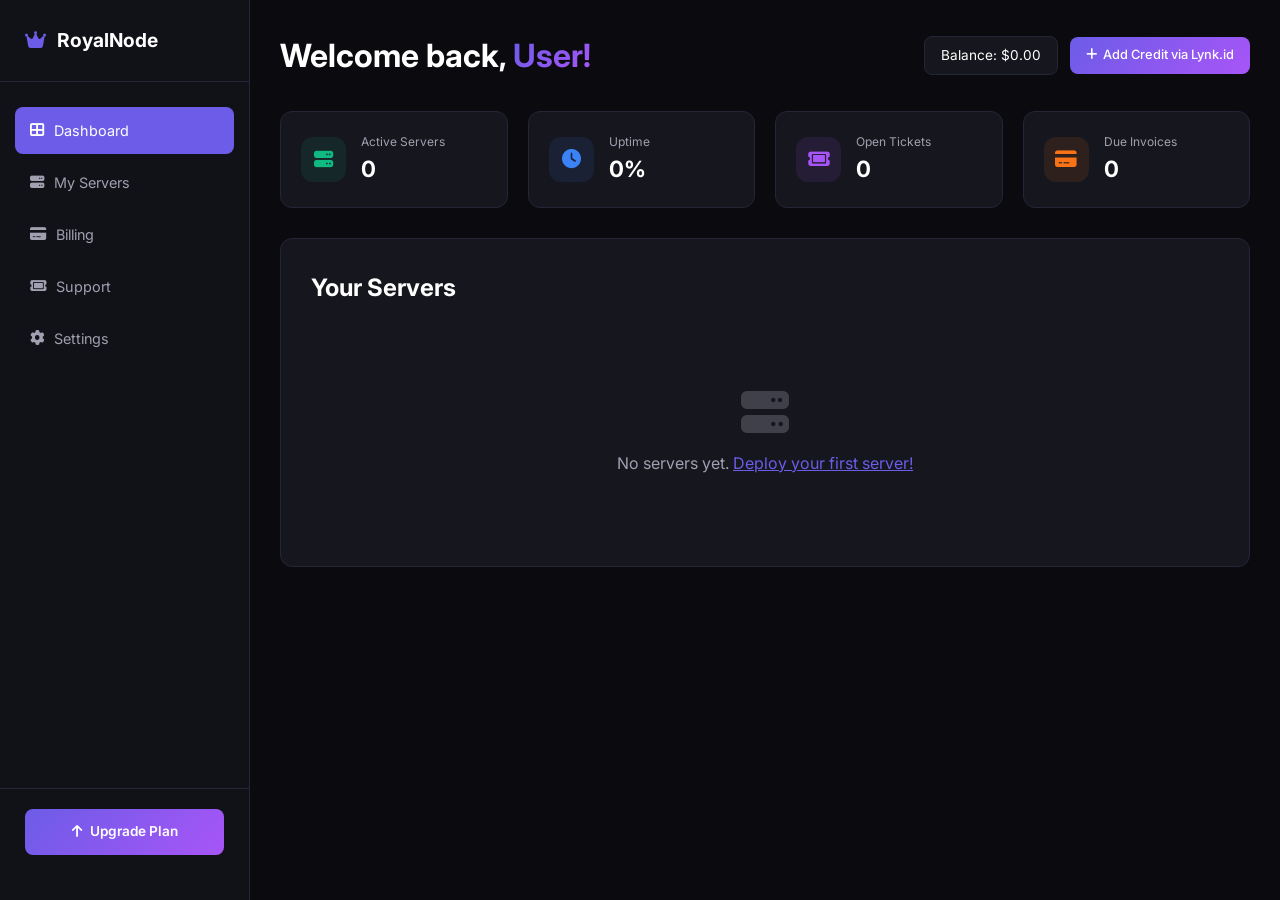
==== dashboard.html @ 6642e0d8 "Add files via upload" ====
<!DOCTYPE html>
<html lang="en">
<head>
    <meta charset="UTF-8">
    <meta name="viewport" content="width=device-width, initial-scale=1.0">
    <title>Dashboard - RoyalNode</title>
    <link rel="stylesheet" href="style.css">
    <link rel="stylesheet" href="dashboard.css">
    <link rel="stylesheet" href="https://cdnjs.cloudflare.com/ajax/libs/font-awesome/6.4.0/css/all.min.css">
    <link href="https://fonts.googleapis.com/css2?family=Inter:wght@300;400;500;600;700;800;900&display=swap" rel="stylesheet">
</head>
<body class="dashboard-body">
    <div class="dashboard-container">
        <aside class="sidebar">
            <div class="sidebar-logo">
                <i class="fas fa-crown"></i>
                <span>RoyalNode</span>
            </div>
            <nav>
                <a href="#" class="active"><i class="fas fa-th-large"></i> Dashboard</a>
                <a href="#"><i class="fas fa-server"></i> My Servers</a>
                <a href="#"><i class="fas fa-credit-card"></i> Billing</a>
                <a href="#"><i class="fas fa-ticket"></i> Support</a>
                <a href="#"><i class="fas fa-cog"></i> Settings</a>
            </nav>
            <div class="sidebar-footer">
                <!-- GANTI LINK INI -->
                <a href="https://lynk.id/USERNAME_ANDA" class="btn-upgrade-sidebar" target="_blank">
                    <i class="fas fa-arrow-up"></i> Upgrade Plan
                </a>
            </div>
        </aside>

        <main class="main-content">
            <header class="dashboard-header">
                <h1>Welcome back, <span class="gradient-text">User!</span></h1>
                <div class="header-actions">
                    <span class="credit">Balance: $0.00</span>
                    <!-- GANTI LINK INI -->
                    <a href="https://lynk.id/USERNAME_ANDA" class="btn-add-credit" target="_blank">
                        <i class="fas fa-plus"></i> Add Credit via Lynk.id
                    </a>
                </div>
            </header>

            <div class="dashboard-cards">
                <div class="dash-card">
                    <div class="card-icon green"><i class="fas fa-server"></i></div>
                    <div class="card-info">
                        <span>Active Servers</span>
                        <h3>0</h3>
                    </div>
                </div>
                <div class="dash-card">
                    <div class="card-icon blue"><i class="fas fa-clock"></i></div>
                    <div class="card-info">
                        <span>Uptime</span>
                        <h3>0%</h3>
                    </div>
                </div>
                <div class="dash-card">
                    <div class="card-icon purple"><i class="fas fa-ticket"></i></div>
                    <div class="card-info">
                        <span>Open Tickets</span>
                        <h3>0</h3>
                    </div>
                </div>
                <div class="dash-card">
                    <div class="card-icon orange"><i class="fas fa-credit-card"></i></div>
                    <div class="card-info">
                        <span>Due Invoices</span>
                        <h3>0</h3>
                    </div>
                </div>
            </div>

            <div class="server-section">
                <h2>Your Servers</h2>
                <div class="no-server">
                    <i class="fas fa-server"></i>
                    <p>No servers yet. <a href="pricing.html">Deploy your first server!</a></p>
                </div>
            </div>
        </main>
    </div>
</body>
</html>
---- style.css ----
/* ========== ROOT VARIABLES ========== */
:root {
    --bg-primary: #0a0a0f;
    --bg-secondary: #111118;
    --bg-card: #16161e;
    --bg-hover: #1c1c28;
    --text-primary: #ffffff;
    --text-secondary: #a0a0b0;
    --accent: #6c5ce7;
    --accent-hover: #7c6cf7;
    --gradient: linear-gradient(135deg, #6c5ce7, #a855f7);
    --border: #252538;
    --green: #10b981;
    --radius: 12px;
    --transition: all 0.3s ease;
}

* {
    margin: 0;
    padding: 0;
    box-sizing: border-box;
}

body {
    font-family: 'Inter', sans-serif;
    background: var(--bg-primary);
    color: var(--text-primary);
    line-height: 1.6;
}

.gradient-text {
    background: var(--gradient);
    -webkit-background-clip: text;
    -webkit-text-fill-color: transparent;
    background-clip: text;
}

/* ========== ANNOUNCEMENT BAR ========== */
.announcement-bar {
    background: var(--gradient);
    text-align: center;
    padding: 10px;
    font-size: 0.85rem;
}

.announcement-bar a {
    color: #fff;
    font-weight: 600;
}

/* ========== NAVBAR ========== */
.navbar {
    position: sticky;
    top: 0;
    z-index: 1000;
    background: rgba(10, 10, 15, 0.95);
    backdrop-filter: blur(20px);
    border-bottom: 1px solid var(--border);
}

.nav-container {
    max-width: 1300px;
    margin: 0 auto;
    padding: 15px 30px;
    display: flex;
    align-items: center;
    justify-content: space-between;
}

.logo {
    display: flex;
    align-items: center;
    gap: 10px;
    font-size: 1.3rem;
    font-weight: 700;
}

.logo i {
    color: var(--accent);
    font-size: 1.5rem;
}

.nav-menu {
    display: flex;
    list-style: none;
    gap: 25px;
}

.nav-menu a {
    color: var(--text-secondary);
    text-decoration: none;
    font-size: 0.9rem;
    font-weight: 500;
    transition: var(--transition);
}

.nav-menu a:hover {
    color: var(--text-primary);
}

.nav-actions {
    display: flex;
    gap: 10px;
}

.btn-login {
    padding: 8px 18px;
    color: var(--text-primary);
    text-decoration: none;
    border-radius: 8px;
    font-size: 0.85rem;
    transition: var(--transition);
}

.btn-login:hover {
    background: var(--bg-hover);
}

.btn-signup {
    padding: 8px 18px;
    background: var(--accent);
    color: #fff;
    text-decoration: none;
    border-radius: 8px;
    font-size: 0.85rem;
    font-weight: 500;
    transition: var(--transition);
}

.btn-signup:hover {
    background: var(--accent-hover);
}

/* ========== HERO ========== */
.hero {
    max-width: 1300px;
    margin: 0 auto;
    padding: 100px 30px 80px;
    display: flex;
    align-items: center;
    gap: 60px;
}

.hero-content {
    flex: 1;
}

.hero-badge {
    display: inline-flex;
    align-items: center;
    gap: 8px;
    background: rgba(16, 185, 129, 0.1);
    border: 1px solid rgba(16, 185, 129, 0.2);
    color: var(--green);
    padding: 8px 16px;
    border-radius: 50px;
    font-size: 0.8rem;
    margin-bottom: 20px;
}

.pulse {
    width: 8px;
    height: 8px;
    background: var(--green);
    border-radius: 50%;
    animation: pulse 2s infinite;
}

@keyframes pulse {
    0%, 100% { opacity: 1; }
    50% { opacity: 0.3; }
}

.hero h1 {
    font-size: 3rem;
    font-weight: 800;
    line-height: 1.2;
    margin-bottom: 20px;
}

.hero p {
    font-size: 1.05rem;
    color: var(--text-secondary);
    margin-bottom: 30px;
    max-width: 500px;
}

.hero-buttons {
    display: flex;
    gap: 12px;
    margin-bottom: 40px;
}

.btn-primary {
    padding: 14px 28px;
    background: var(--gradient);
    color: #fff;
    text-decoration: none;
    border-radius: var(--radius);
    font-weight: 600;
    transition: var(--transition);
    display: inline-flex;
    align-items: center;
    gap: 8px;
}

.btn-primary:hover {
    transform: translateY(-2px);
    box-shadow: 0 10px 30px rgba(108, 92, 231, 0.3);
}

.btn-secondary {
    padding: 14px 28px;
    background: transparent;
    color: var(--text-primary);
    text-decoration: none;
    border-radius: var(--radius);
    font-weight: 600;
    border: 1px solid var(--border);
    transition: var(--transition);
}

.hero-trust {
    display: flex;
    gap: 25px;
}

.trust-item {
    display: flex;
    align-items: center;
    gap: 6px;
    color: var(--text-secondary);
    font-size: 0.85rem;
}

.trust-item i {
    color: var(--green);
}

.hero-server {
    flex: 0.7;
}

.server-box {
    background: var(--bg-card);
    border: 1px solid var(--border);
    border-radius: 16px;
    padding: 25px;
    text-align: center;
}

.server-rack {
    display: flex;
    justify-content: center;
    gap: 5px;
    margin-bottom: 15px;
}

.rack-light {
    width: 6px;
    height: 6px;
    border-radius: 50%;
}

.rack-light.green { background: var(--green); }
.rack-light.blue { background: #3b82f6; }

.server-status {
    color: var(--green);
    font-size: 0.8rem;
}

/* ========== LOCATIONS ========== */
.locations {
    padding: 80px 30px;
    max-width: 1300px;
    margin: 0 auto;
    text-align: center;
}

.locations h2 {
    font-size: 2.2rem;
    margin-bottom: 10px;
}

.locations > p {
    color: var(--text-secondary);
    margin-bottom: 40px;
}

.location-grid {
    display: grid;
    grid-template-columns: repeat(4, 1fr);
    gap: 20px;
}

.location-card {
    background: var(--bg-card);
    border: 1px solid var(--border);
    border-radius: var(--radius);
    padding: 25px;
    transition: var(--transition);
}

.location-card:hover {
    border-color: var(--accent);
    transform: translateY(-4px);
}

.location-flag {
    font-size: 2.5rem;
    margin-bottom: 10px;
}

.location-card h3 {
    margin-bottom: 5px;
}

.location-card p {
    color: var(--text-secondary);
    font-size: 0.85rem;
}

.latency {
    display: inline-block;
    background: rgba(16, 185, 129, 0.1);
    color: var(--green);
    padding: 4px 10px;
    border-radius: 50px;
    font-size: 0.8rem;
    margin: 10px 0;
}

.btn-deploy {
    display: block;
    padding: 10px;
    background: var(--gradient);
    color: #fff;
    text-decoration: none;
    border-radius: 8px;
    font-size: 0.85rem;
    font-weight: 500;
}

/* ========== FEATURES ========== */
.features {
    padding: 80px 30px;
    max-width: 1300px;
    margin: 0 auto;
    text-align: center;
}

.features h2 {
    font-size: 2.2rem;
    margin-bottom: 40px;
}

.features-grid {
    display: grid;
    grid-template-columns: repeat(4, 1fr);
    gap: 20px;
}

.feature-card {
    background: var(--bg-card);
    border: 1px solid var(--border);
    border-radius: var(--radius);
    padding: 30px 20px;
    transition: var(--transition);
}

.feature-card:hover {
    border-color: var(--accent);
}

.feature-icon {
    width: 50px;
    height: 50px;
    background: var(--gradient);
    border-radius: 12px;
    display: flex;
    align-items: center;
    justify-content: center;
    margin: 0 auto 15px;
    font-size: 1.2rem;
}

.feature-card h3 {
    margin-bottom: 8px;
    font-size: 1rem;
}

.feature-card p {
    color: var(--text-secondary);
    font-size: 0.85rem;
}

/* ========== PRICING PREVIEW ========== */
.pricing-preview {
    padding: 80px 30px;
    max-width: 1300px;
    margin: 0 auto;
    text-align: center;
}

.pricing-preview h2 {
    font-size: 2.2rem;
    margin-bottom: 40px;
}

.pricing-cards {
    display: grid;
    grid-template-columns: repeat(3, 1fr);
    gap: 25px;
}

.pricing-card {
    background: var(--bg-card);
    border: 1px solid var(--border);
    border-radius: var(--radius);
    padding: 35px 25px;
    text-align: left;
    position: relative;
    transition: var(--transition);
}

.pricing-card.popular {
    border-color: var(--accent);
    border-width: 2px;
}

.popular-badge {
    position: absolute;
    top: -12px;
    left: 50%;
    transform: translateX(-50%);
    background: var(--gradient);
    padding: 5px 18px;
    border-radius: 50px;
    font-size: 0.75rem;
    font-weight: 600;
}

.price {
    font-size: 2.2rem;
    font-weight: 800;
    margin: 15px 0;
}

.price span {
    font-size: 0.8rem;
    font-weight: 400;
    color: var(--text-secondary);
}

.pricing-card ul {
    list-style: none;
    margin-bottom: 20px;
}

.pricing-card ul li {
    padding: 7px 0;
    color: var(--text-secondary);
    font-size: 0.9rem;
}

.pricing-card ul li i {
    color: var(--green);
    margin-right: 6px;
}

.btn-order {
    display: block;
    text-align: center;
    padding: 12px;
    background: var(--gradient);
    color: #fff;
    text-decoration: none;
    border-radius: 8px;
    font-weight: 600;
    transition: var(--transition);
}

.btn-order:hover {
    transform: translateY(-2px);
    box-shadow: 0 8px 25px rgba(108, 92, 231, 0.3);
}

/* ========== FOOTER ========== */
footer {
    border-top: 1px solid var(--border);
    padding: 50px 30px 25px;
}

.footer-content {
    max-width: 1300px;
    margin: 0 auto;
    display: grid;
    grid-template-columns: 2fr 1fr 1fr;
    gap: 40px;
}

.footer-col h4 {
    margin-bottom: 12px;
}

.footer-col p, .footer-col a {
    color: var(--text-secondary);
    display: block;
    margin-bottom: 6px;
    text-decoration: none;
    font-size: 0.85rem;
}

.footer-col a:hover {
    color: var(--text-primary);
}

.footer-bottom {
    max-width: 1300px;
    margin: 30px auto 0;
    padding-top: 20px;
    border-top: 1px solid var(--border);
    text-align: center;
    color: var(--text-secondary);
    font-size: 0.8rem;
}

/* ========== RESPONSIVE ========== */
@media (max-width: 1024px) {
    .hero {
        flex-direction: column;
        text-align: center;
    }
    .hero-trust {
        justify-content: center;
    }
    .location-grid, .features-grid {
        grid-template-columns: repeat(2, 1fr);
    }
    .pricing-cards {
        grid-template-columns: 1fr;
        max-width: 450px;
        margin: 0 auto;
    }
    .nav-menu {
        display: none;
    }
}

@media (max-width: 768px) {
    .hero h1 {
        font-size: 2rem;
    }
    .location-grid, .features-grid {
        grid-template-columns: 1fr;
    }
    .footer-content {
        grid-template-columns: 1fr;
    }
}
---- dashboard.css ----
.dashboard-body {
    background: var(--bg-primary);
    font-family: 'Inter', sans-serif;
}

.dashboard-container {
    display: flex;
    min-height: 100vh;
}

/* Sidebar */
.sidebar {
    width: 250px;
    background: var(--bg-secondary);
    border-right: 1px solid var(--border);
    padding: 25px 0;
    display: flex;
    flex-direction: column;
    position: fixed;
    height: 100vh;
}

.sidebar-logo {
    display: flex;
    align-items: center;
    gap: 10px;
    padding: 0 25px 25px;
    font-size: 1.2rem;
    font-weight: 700;
    border-bottom: 1px solid var(--border);
    margin-bottom: 25px;
}

.sidebar-logo i {
    color: var(--accent);
}

.sidebar nav {
    flex: 1;
    padding: 0 15px;
}

.sidebar nav a {
    display: flex;
    align-items: center;
    gap: 10px;
    padding: 12px 15px;
    color: var(--text-secondary);
    text-decoration: none;
    border-radius: 8px;
    margin-bottom: 5px;
    font-size: 0.9rem;
    transition: var(--transition);
}

.sidebar nav a:hover {
    background: var(--bg-card);
    color: var(--text-primary);
}

.sidebar nav a.active {
    background: var(--accent);
    color: #fff;
}

.sidebar-footer {
    padding: 20px 25px;
    border-top: 1px solid var(--border);
}

.btn-upgrade-sidebar {
    display: flex;
    align-items: center;
    justify-content: center;
    gap: 8px;
    padding: 12px;
    background: var(--gradient);
    color: #fff;
    text-decoration: none;
    border-radius: 8px;
    font-weight: 600;
    font-size: 0.85rem;
    transition: var(--transition);
}

.btn-upgrade-sidebar:hover {
    transform: scale(1.02);
}

/* Main */
.main-content {
    margin-left: 250px;
    flex: 1;
    padding: 30px;
}

.dashboard-header {
    display: flex;
    justify-content: space-between;
    align-items: center;
    margin-bottom: 30px;
}

.header-actions {
    display: flex;
    align-items: center;
    gap: 12px;
}

.credit {
    background: var(--bg-card);
    padding: 8px 16px;
    border-radius: 8px;
    border: 1px solid var(--border);
    font-size: 0.85rem;
}

.btn-add-credit {
    display: flex;
    align-items: center;
    gap: 6px;
    padding: 8px 16px;
    background: var(--gradient);
    color: #fff;
    text-decoration: none;
    border-radius: 8px;
    font-size: 0.8rem;
    font-weight: 500;
}

.dashboard-cards {
    display: grid;
    grid-template-columns: repeat(4, 1fr);
    gap: 20px;
    margin-bottom: 30px;
}

.dash-card {
    background: var(--bg-card);
    border: 1px solid var(--border);
    border-radius: var(--radius);
    padding: 20px;
    display: flex;
    align-items: center;
    gap: 15px;
}

.card-icon {
    width: 45px;
    height: 45px;
    border-radius: 12px;
    display: flex;
    align-items: center;
    justify-content: center;
    font-size: 1.2rem;
}

.card-icon.green { background: rgba(16,185,129,0.1); color: var(--green); }
.card-icon.blue { background: rgba(59,130,246,0.1); color: #3b82f6; }
.card-icon.purple { background: rgba(168,85,247,0.1); color: #a855f7; }
.card-icon.orange { background: rgba(249,115,22,0.1); color: #f97316; }

.card-info span {
    font-size: 0.75rem;
    color: var(--text-secondary);
    display: block;
}

.card-info h3 {
    font-size: 1.4rem;
}

.server-section {
    background: var(--bg-card);
    border: 1px solid var(--border);
    border-radius: var(--radius);
    padding: 30px;
}

.server-section h2 {
    margin-bottom: 20px;
}

.no-server {
    text-align: center;
    padding: 60px 0;
    color: var(--text-secondary);
}

.no-server i {
    font-size: 3rem;
    margin-bottom: 15px;
    opacity: 0.3;
}

.no-server a {
    color: var(--accent);
}

@media (max-width: 1024px) {
    .dashboard-cards {
        grid-template-columns: repeat(2, 1fr);
    }
}

@media (max-width: 768px) {
    .sidebar {
        display: none;
    }
    .main-content {
        margin-left: 0;
    }
    .dashboard-cards {
        grid-template-columns: 1fr;
    }
}
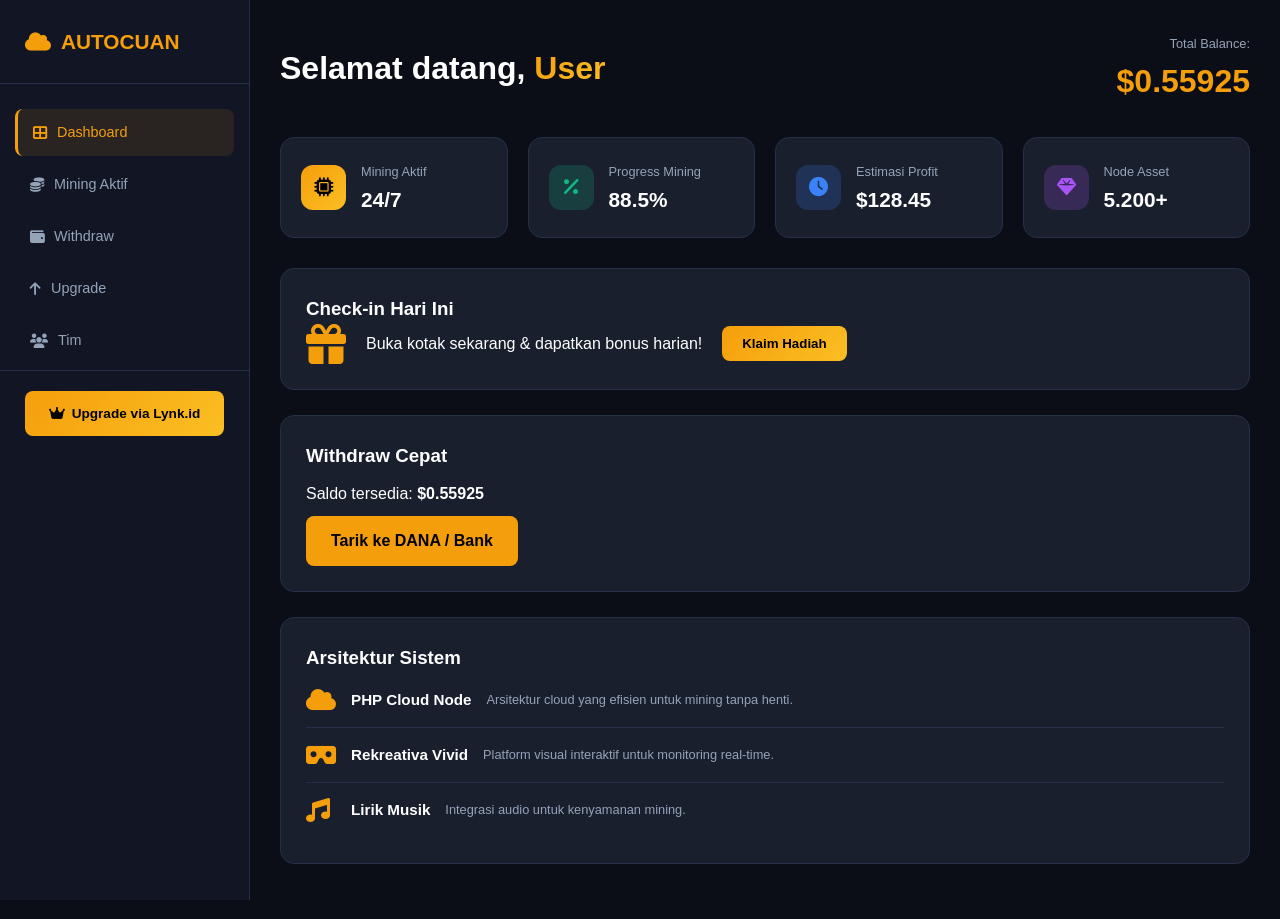
==== commit f52feaec: "Add files via upload" ====
--- a/dashboard.html
+++ b/dashboard.html
@@ -1,87 +1,119 @@
 <!DOCTYPE html>
-<html lang="en">
+<html lang="id">
 <head>
     <meta charset="UTF-8">
     <meta name="viewport" content="width=device-width, initial-scale=1.0">
-    <title>Dashboard - RoyalNode</title>
+    <title>Dashboard - AUTOCUAN</title>
     <link rel="stylesheet" href="style.css">
     <link rel="stylesheet" href="dashboard.css">
     <link rel="stylesheet" href="https://cdnjs.cloudflare.com/ajax/libs/font-awesome/6.4.0/css/all.min.css">
-    <link href="https://fonts.googleapis.com/css2?family=Inter:wght@300;400;500;600;700;800;900&display=swap" rel="stylesheet">
 </head>
-<body class="dashboard-body">
+<body>
     <div class="dashboard-container">
         <aside class="sidebar">
             <div class="sidebar-logo">
-                <i class="fas fa-crown"></i>
-                <span>RoyalNode</span>
+                <i class="fas fa-cloud"></i>
+                <span>AUTOCUAN</span>
             </div>
             <nav>
                 <a href="#" class="active"><i class="fas fa-th-large"></i> Dashboard</a>
-                <a href="#"><i class="fas fa-server"></i> My Servers</a>
-                <a href="#"><i class="fas fa-credit-card"></i> Billing</a>
-                <a href="#"><i class="fas fa-ticket"></i> Support</a>
-                <a href="#"><i class="fas fa-cog"></i> Settings</a>
+                <a href="#"><i class="fas fa-coins"></i> Mining Aktif</a>
+                <a href="withdraw.html"><i class="fas fa-wallet"></i> Withdraw</a>
+                <a href="upgrade.html"><i class="fas fa-arrow-up"></i> Upgrade</a>
+                <a href="#"><i class="fas fa-users"></i> Tim</a>
             </nav>
             <div class="sidebar-footer">
-                <!-- GANTI LINK INI -->
                 <a href="https://lynk.id/USERNAME_ANDA" class="btn-upgrade-sidebar" target="_blank">
-                    <i class="fas fa-arrow-up"></i> Upgrade Plan
+                    <i class="fas fa-crown"></i> Upgrade via Lynk.id
                 </a>
             </div>
         </aside>
 
         <main class="main-content">
             <header class="dashboard-header">
-                <h1>Welcome back, <span class="gradient-text">User!</span></h1>
-                <div class="header-actions">
-                    <span class="credit">Balance: $0.00</span>
-                    <!-- GANTI LINK INI -->
-                    <a href="https://lynk.id/USERNAME_ANDA" class="btn-add-credit" target="_blank">
-                        <i class="fas fa-plus"></i> Add Credit via Lynk.id
-                    </a>
+                <h1>Selamat datang, <span class="gradient-text" id="userName">User</span></h1>
+                <div class="balance-display">
+                    <span>Total Balance:</span>
+                    <h2>$0.55925</h2>
                 </div>
             </header>
 
             <div class="dashboard-cards">
                 <div class="dash-card">
-                    <div class="card-icon green"><i class="fas fa-server"></i></div>
+                    <div class="card-icon gold"><i class="fas fa-microchip"></i></div>
                     <div class="card-info">
-                        <span>Active Servers</span>
-                        <h3>0</h3>
+                        <span>Mining Aktif</span>
+                        <h3>24/7</h3>
+                    </div>
+                </div>
+                <div class="dash-card">
+                    <div class="card-icon green"><i class="fas fa-percent"></i></div>
+                    <div class="card-info">
+                        <span>Progress Mining</span>
+                        <h3>88.5%</h3>
                     </div>
                 </div>
                 <div class="dash-card">
                     <div class="card-icon blue"><i class="fas fa-clock"></i></div>
                     <div class="card-info">
-                        <span>Uptime</span>
-                        <h3>0%</h3>
+                        <span>Estimasi Profit</span>
+                        <h3>$128.45</h3>
                     </div>
                 </div>
                 <div class="dash-card">
-                    <div class="card-icon purple"><i class="fas fa-ticket"></i></div>
+                    <div class="card-icon purple"><i class="fas fa-gem"></i></div>
                     <div class="card-info">
-                        <span>Open Tickets</span>
-                        <h3>0</h3>
-                    </div>
-                </div>
-                <div class="dash-card">
-                    <div class="card-icon orange"><i class="fas fa-credit-card"></i></div>
-                    <div class="card-info">
-                        <span>Due Invoices</span>
-                        <h3>0</h3>
+                        <span>Node Asset</span>
+                        <h3>5.200+</h3>
                     </div>
                 </div>
             </div>
 
-            <div class="server-section">
-                <h2>Your Servers</h2>
-                <div class="no-server">
-                    <i class="fas fa-server"></i>
-                    <p>No servers yet. <a href="pricing.html">Deploy your first server!</a></p>
+            <!-- Check-in Harian -->
+            <div class="checkin-section">
+                <h3>Check-in Hari Ini</h3>
+                <div class="checkin-box">
+                    <i class="fas fa-gift"></i>
+                    <p>Buka kotak sekarang & dapatkan bonus harian!</p>
+                    <button onclick="alert('Bonus diklaim! +$0.05')">Klaim Hadiah</button>
+                </div>
+            </div>
+
+            <!-- Withdraw Preview -->
+            <div class="withdraw-preview">
+                <h3>Withdraw Cepat</h3>
+                <p>Saldo tersedia: <strong>$0.55925</strong></p>
+                <a href="withdraw.html" class="btn-withdraw">Tarik ke DANA / Bank</a>
+            </div>
+
+            <!-- Arsitektur Sistem dari dashboard -->
+            <div class="arsitektur-box">
+                <h3>Arsitektur Sistem</h3>
+                <div class="arsitektur-item">
+                    <i class="fas fa-cloud"></i>
+                    <h4>PHP Cloud Node</h4>
+                    <p>Arsitektur cloud yang efisien untuk mining tanpa henti.</p>
+                </div>
+                <div class="arsitektur-item">
+                    <i class="fas fa-vr-cardboard"></i>
+                    <h4>Rekreativa Vivid</h4>
+                    <p>Platform visual interaktif untuk monitoring real-time.</p>
+                </div>
+                <div class="arsitektur-item">
+                    <i class="fas fa-music"></i>
+                    <h4>Lirik Musik</h4>
+                    <p>Integrasi audio untuk kenyamanan mining.</p>
                 </div>
             </div>
         </main>
     </div>
+
+    <script>
+        // Ambil user dari localStorage (simulasi)
+        const savedUser = localStorage.getItem('autocuan_user');
+        if (savedUser) {
+            document.getElementById('userName').textContent = savedUser;
+        }
+    </script>
 </body>
 </html>
--- a/style.css
+++ b/style.css
@@ -1,17 +1,15 @@
-/* ========== ROOT VARIABLES ========== */
 :root {
-    --bg-primary: #0a0a0f;
-    --bg-secondary: #111118;
-    --bg-card: #16161e;
-    --bg-hover: #1c1c28;
+    --bg-primary: #0b0e17;
+    --bg-secondary: #121624;
+    --bg-card: #1a1f2e;
+    --accent: #f59e0b; /* Emas/Amber */
+    --accent-hover: #d97706;
+    --gradient: linear-gradient(135deg, #f59e0b, #fbbf24);
     --text-primary: #ffffff;
-    --text-secondary: #a0a0b0;
-    --accent: #6c5ce7;
-    --accent-hover: #7c6cf7;
-    --gradient: linear-gradient(135deg, #6c5ce7, #a855f7);
-    --border: #252538;
+    --text-secondary: #94a3b8;
+    --border: #253048;
     --green: #10b981;
-    --radius: 12px;
+    --radius: 14px;
     --transition: all 0.3s ease;
 }
 
@@ -35,527 +33,181 @@
     background-clip: text;
 }
 
-/* ========== ANNOUNCEMENT BAR ========== */
-.announcement-bar {
-    background: var(--gradient);
-    text-align: center;
-    padding: 10px;
-    font-size: 0.85rem;
-}
-
-.announcement-bar a {
-    color: #fff;
-    font-weight: 600;
-}
-
-/* ========== NAVBAR ========== */
+/* Navbar sama seperti sebelumnya, disesuaikan tema */
 .navbar {
-    position: sticky;
-    top: 0;
-    z-index: 1000;
-    background: rgba(10, 10, 15, 0.95);
+    position: sticky; top: 0; z-index: 1000;
+    background: rgba(11, 14, 23, 0.95);
     backdrop-filter: blur(20px);
     border-bottom: 1px solid var(--border);
 }
-
 .nav-container {
-    max-width: 1300px;
-    margin: 0 auto;
-    padding: 15px 30px;
-    display: flex;
-    align-items: center;
-    justify-content: space-between;
-}
-
+    max-width: 1300px; margin: 0 auto; padding: 15px 30px;
+    display: flex; align-items: center; justify-content: space-between;
+}
 .logo {
-    display: flex;
-    align-items: center;
-    gap: 10px;
-    font-size: 1.3rem;
-    font-weight: 700;
-}
-
-.logo i {
-    color: var(--accent);
-    font-size: 1.5rem;
-}
-
-.nav-menu {
-    display: flex;
-    list-style: none;
-    gap: 25px;
-}
-
+    display: flex; align-items: center; gap: 10px;
+    font-size: 1.5rem; font-weight: 700; color: var(--accent);
+}
+.logo i { font-size: 1.8rem; }
+.nav-menu { display: flex; list-style: none; gap: 25px; }
 .nav-menu a {
-    color: var(--text-secondary);
-    text-decoration: none;
-    font-size: 0.9rem;
-    font-weight: 500;
+    color: var(--text-secondary); text-decoration: none;
+    font-size: 0.9rem; font-weight: 500; transition: var(--transition);
+}
+.nav-menu a:hover { color: var(--accent); }
+.nav-actions { display: flex; gap: 10px; }
+.btn-register, .btn-login {
+    padding: 8px 20px; border-radius: 8px; font-size: 0.85rem; font-weight: 600;
+    text-decoration: none; transition: var(--transition);
+}
+.btn-register { background: var(--gradient); color: #000; }
+.btn-register:hover { transform: translateY(-2px); box-shadow: 0 8px 20px rgba(245, 158, 11, 0.3); }
+.btn-login { border: 1px solid var(--accent); color: var(--accent); }
+.btn-login:hover { background: rgba(245,158,11,0.1); }
+
+/* Hero */
+.hero {
+    max-width: 1300px; margin: 0 auto; padding: 80px 30px;
+    display: flex; align-items: center; gap: 60px;
+    min-height: 80vh;
+}
+.hero-content { flex: 1; }
+.hero-badge {
+    display: inline-flex; align-items: center; gap: 8px;
+    background: rgba(245,158,11,0.1); border: 1px solid rgba(245,158,11,0.3);
+    color: var(--accent); padding: 8px 18px; border-radius: 50px;
+    font-size: 0.8rem; margin-bottom: 20px;
+}
+.pulse {
+    width: 8px; height: 8px; background: var(--accent);
+    border-radius: 50%; animation: pulse 2s infinite;
+}
+@keyframes pulse {
+    0%,100% { opacity: 1; } 50% { opacity: 0.4; }
+}
+.hero h1 {
+    font-size: 4rem; font-weight: 900; color: var(--accent); margin-bottom: 5px;
+}
+.subtitle {
+    font-size: 1.2rem; font-weight: 600; color: var(--text-secondary); margin-bottom: 30px;
+}
+.hero-stats { display: flex; gap: 40px; margin-bottom: 30px; }
+.stat { text-align: center; }
+.stat-number { display: block; font-size: 2.5rem; font-weight: 800; color: var(--text-primary); }
+.stat-label { font-size: 0.9rem; color: var(--text-secondary); }
+.hero-buttons { display: flex; gap: 15px; margin-bottom: 30px; }
+.btn-primary {
+    display: inline-flex; align-items: center; gap: 8px;
+    padding: 14px 30px; background: var(--gradient); color: #000;
+    text-decoration: none; border-radius: var(--radius); font-weight: 600;
     transition: var(--transition);
 }
-
-.nav-menu a:hover {
-    color: var(--text-primary);
-}
-
-.nav-actions {
-    display: flex;
-    gap: 10px;
-}
-
-.btn-login {
-    padding: 8px 18px;
-    color: var(--text-primary);
-    text-decoration: none;
-    border-radius: 8px;
-    font-size: 0.85rem;
+.btn-primary:hover { transform: translateY(-2px); box-shadow: 0 10px 30px rgba(245,158,11,0.4); }
+.btn-secondary {
+    display: inline-flex; align-items: center; gap: 8px;
+    padding: 14px 30px; background: transparent; color: var(--text-primary);
+    text-decoration: none; border: 1px solid var(--border); border-radius: var(--radius);
+    font-weight: 600; transition: var(--transition);
+}
+.hero-visual {
+    flex: 0.8; display: flex; justify-content: center;
+}
+.mining-node {
+    background: var(--bg-card); border: 1px solid var(--border);
+    border-radius: 20px; padding: 40px; text-align: center;
+    box-shadow: 0 0 50px rgba(245,158,11,0.1);
+}
+.mining-node i { font-size: 5rem; color: var(--accent); }
+.node-status { color: var(--green); margin-top: 10px; }
+
+/* Stats Bar */
+.stats-bar {
+    display: flex; justify-content: center; gap: 60px;
+    padding: 40px 30px; background: var(--bg-secondary);
+    border-top: 1px solid var(--border); border-bottom: 1px solid var(--border);
+}
+.stat-item { text-align: center; }
+.stat-item i { font-size: 2rem; color: var(--accent); margin-bottom: 10px; }
+.stat-item h3 { font-size: 1.8rem; font-weight: 700; }
+.stat-item p { color: var(--text-secondary); font-size: 0.85rem; }
+
+/* Teknologi */
+.teknologi {
+    padding: 80px 30px; max-width: 1300px; margin: 0 auto; text-align: center;
+}
+.teknologi h2 { font-size: 2.2rem; margin-bottom: 50px; }
+.teknologi-grid {
+    display: grid; grid-template-columns: repeat(3, 1fr); gap: 25px;
+}
+.teknologi-card {
+    background: var(--bg-card); border: 1px solid var(--border);
+    border-radius: var(--radius); padding: 35px 25px; transition: var(--transition);
+}
+.teknologi-card:hover { border-color: var(--accent); transform: translateY(-5px); }
+.teknologi-icon {
+    width: 60px; height: 60px; background: var(--gradient); border-radius: 16px;
+    display: flex; align-items: center; justify-content: center; margin: 0 auto 20px;
+    font-size: 1.6rem; color: #000;
+}
+.teknologi-card h3 { margin-bottom: 10px; }
+.teknologi-card p { color: var(--text-secondary); font-size: 0.9rem; }
+
+/* Cara Kerja */
+.cara-kerja {
+    padding: 80px 30px; max-width: 1300px; margin: 0 auto; text-align: center;
+}
+.cara-kerja h2 { font-size: 2.2rem; margin-bottom: 50px; }
+.steps { display: flex; gap: 30px; justify-content: center; }
+.step {
+    background: var(--bg-card); border: 1px solid var(--border);
+    border-radius: var(--radius); padding: 30px; flex: 1; position: relative;
+}
+.step-number {
+    position: absolute; top: -15px; left: 50%; transform: translateX(-50%);
+    width: 35px; height: 35px; background: var(--gradient); border-radius: 50%;
+    display: flex; align-items: center; justify-content: center; font-weight: 700; color: #000;
+}
+.step i { font-size: 2rem; color: var(--accent); margin: 20px 0 15px; }
+.step h3 { margin-bottom: 10px; }
+.step p { color: var(--text-secondary); font-size: 0.9rem; }
+
+/* CTA */
+.cta {
+    text-align: center; padding: 80px 30px;
+    background: var(--bg-secondary); border-top: 1px solid var(--border);
+}
+.cta h2 { font-size: 2rem; margin-bottom: 15px; }
+.cta p { color: var(--text-secondary); margin-bottom: 30px; }
+.cta-buttons { display: flex; gap: 15px; justify-content: center; flex-wrap: wrap; }
+.btn-upgrade {
+    display: inline-flex; align-items: center; gap: 8px;
+    padding: 14px 30px; border: 1px solid var(--accent); color: var(--accent);
+    text-decoration: none; border-radius: var(--radius); font-weight: 600;
     transition: var(--transition);
 }
-
-.btn-login:hover {
-    background: var(--bg-hover);
-}
-
-.btn-signup {
-    padding: 8px 18px;
-    background: var(--accent);
-    color: #fff;
-    text-decoration: none;
-    border-radius: 8px;
-    font-size: 0.85rem;
-    font-weight: 500;
-    transition: var(--transition);
-}
-
-.btn-signup:hover {
-    background: var(--accent-hover);
-}
-
-/* ========== HERO ========== */
-.hero {
-    max-width: 1300px;
-    margin: 0 auto;
-    padding: 100px 30px 80px;
-    display: flex;
-    align-items: center;
-    gap: 60px;
-}
-
-.hero-content {
-    flex: 1;
-}
-
-.hero-badge {
-    display: inline-flex;
-    align-items: center;
-    gap: 8px;
-    background: rgba(16, 185, 129, 0.1);
-    border: 1px solid rgba(16, 185, 129, 0.2);
-    color: var(--green);
-    padding: 8px 16px;
-    border-radius: 50px;
-    font-size: 0.8rem;
-    margin-bottom: 20px;
-}
-
-.pulse {
-    width: 8px;
-    height: 8px;
-    background: var(--green);
-    border-radius: 50%;
-    animation: pulse 2s infinite;
-}
-
-@keyframes pulse {
-    0%, 100% { opacity: 1; }
-    50% { opacity: 0.3; }
-}
-
-.hero h1 {
-    font-size: 3rem;
-    font-weight: 800;
-    line-height: 1.2;
-    margin-bottom: 20px;
-}
-
-.hero p {
-    font-size: 1.05rem;
-    color: var(--text-secondary);
-    margin-bottom: 30px;
-    max-width: 500px;
-}
-
-.hero-buttons {
-    display: flex;
-    gap: 12px;
-    margin-bottom: 40px;
-}
-
-.btn-primary {
-    padding: 14px 28px;
-    background: var(--gradient);
-    color: #fff;
-    text-decoration: none;
-    border-radius: var(--radius);
-    font-weight: 600;
-    transition: var(--transition);
-    display: inline-flex;
-    align-items: center;
-    gap: 8px;
-}
-
-.btn-primary:hover {
-    transform: translateY(-2px);
-    box-shadow: 0 10px 30px rgba(108, 92, 231, 0.3);
-}
-
-.btn-secondary {
-    padding: 14px 28px;
-    background: transparent;
-    color: var(--text-primary);
-    text-decoration: none;
-    border-radius: var(--radius);
-    font-weight: 600;
-    border: 1px solid var(--border);
-    transition: var(--transition);
-}
-
-.hero-trust {
-    display: flex;
-    gap: 25px;
-}
-
-.trust-item {
-    display: flex;
-    align-items: center;
-    gap: 6px;
-    color: var(--text-secondary);
-    font-size: 0.85rem;
-}
-
-.trust-item i {
-    color: var(--green);
-}
-
-.hero-server {
-    flex: 0.7;
-}
-
-.server-box {
-    background: var(--bg-card);
-    border: 1px solid var(--border);
-    border-radius: 16px;
-    padding: 25px;
-    text-align: center;
-}
-
-.server-rack {
-    display: flex;
-    justify-content: center;
-    gap: 5px;
-    margin-bottom: 15px;
-}
-
-.rack-light {
-    width: 6px;
-    height: 6px;
-    border-radius: 50%;
-}
-
-.rack-light.green { background: var(--green); }
-.rack-light.blue { background: #3b82f6; }
-
-.server-status {
-    color: var(--green);
-    font-size: 0.8rem;
-}
-
-/* ========== LOCATIONS ========== */
-.locations {
-    padding: 80px 30px;
-    max-width: 1300px;
-    margin: 0 auto;
-    text-align: center;
-}
-
-.locations h2 {
-    font-size: 2.2rem;
-    margin-bottom: 10px;
-}
-
-.locations > p {
-    color: var(--text-secondary);
-    margin-bottom: 40px;
-}
-
-.location-grid {
-    display: grid;
-    grid-template-columns: repeat(4, 1fr);
-    gap: 20px;
-}
-
-.location-card {
-    background: var(--bg-card);
-    border: 1px solid var(--border);
-    border-radius: var(--radius);
-    padding: 25px;
-    transition: var(--transition);
-}
-
-.location-card:hover {
-    border-color: var(--accent);
-    transform: translateY(-4px);
-}
-
-.location-flag {
-    font-size: 2.5rem;
-    margin-bottom: 10px;
-}
-
-.location-card h3 {
-    margin-bottom: 5px;
-}
-
-.location-card p {
-    color: var(--text-secondary);
-    font-size: 0.85rem;
-}
-
-.latency {
-    display: inline-block;
-    background: rgba(16, 185, 129, 0.1);
-    color: var(--green);
-    padding: 4px 10px;
-    border-radius: 50px;
-    font-size: 0.8rem;
-    margin: 10px 0;
-}
-
-.btn-deploy {
-    display: block;
-    padding: 10px;
-    background: var(--gradient);
-    color: #fff;
-    text-decoration: none;
-    border-radius: 8px;
-    font-size: 0.85rem;
-    font-weight: 500;
-}
-
-/* ========== FEATURES ========== */
-.features {
-    padding: 80px 30px;
-    max-width: 1300px;
-    margin: 0 auto;
-    text-align: center;
-}
-
-.features h2 {
-    font-size: 2.2rem;
-    margin-bottom: 40px;
-}
-
-.features-grid {
-    display: grid;
-    grid-template-columns: repeat(4, 1fr);
-    gap: 20px;
-}
-
-.feature-card {
-    background: var(--bg-card);
-    border: 1px solid var(--border);
-    border-radius: var(--radius);
-    padding: 30px 20px;
-    transition: var(--transition);
-}
-
-.feature-card:hover {
-    border-color: var(--accent);
-}
-
-.feature-icon {
-    width: 50px;
-    height: 50px;
-    background: var(--gradient);
-    border-radius: 12px;
-    display: flex;
-    align-items: center;
-    justify-content: center;
-    margin: 0 auto 15px;
-    font-size: 1.2rem;
-}
-
-.feature-card h3 {
-    margin-bottom: 8px;
-    font-size: 1rem;
-}
-
-.feature-card p {
-    color: var(--text-secondary);
-    font-size: 0.85rem;
-}
-
-/* ========== PRICING PREVIEW ========== */
-.pricing-preview {
-    padding: 80px 30px;
-    max-width: 1300px;
-    margin: 0 auto;
-    text-align: center;
-}
-
-.pricing-preview h2 {
-    font-size: 2.2rem;
-    margin-bottom: 40px;
-}
-
-.pricing-cards {
-    display: grid;
-    grid-template-columns: repeat(3, 1fr);
-    gap: 25px;
-}
-
-.pricing-card {
-    background: var(--bg-card);
-    border: 1px solid var(--border);
-    border-radius: var(--radius);
-    padding: 35px 25px;
-    text-align: left;
-    position: relative;
-    transition: var(--transition);
-}
-
-.pricing-card.popular {
-    border-color: var(--accent);
-    border-width: 2px;
-}
-
-.popular-badge {
-    position: absolute;
-    top: -12px;
-    left: 50%;
-    transform: translateX(-50%);
-    background: var(--gradient);
-    padding: 5px 18px;
-    border-radius: 50px;
-    font-size: 0.75rem;
-    font-weight: 600;
-}
-
-.price {
-    font-size: 2.2rem;
-    font-weight: 800;
-    margin: 15px 0;
-}
-
-.price span {
-    font-size: 0.8rem;
-    font-weight: 400;
-    color: var(--text-secondary);
-}
-
-.pricing-card ul {
-    list-style: none;
-    margin-bottom: 20px;
-}
-
-.pricing-card ul li {
-    padding: 7px 0;
-    color: var(--text-secondary);
-    font-size: 0.9rem;
-}
-
-.pricing-card ul li i {
-    color: var(--green);
-    margin-right: 6px;
-}
-
-.btn-order {
-    display: block;
-    text-align: center;
-    padding: 12px;
-    background: var(--gradient);
-    color: #fff;
-    text-decoration: none;
-    border-radius: 8px;
-    font-weight: 600;
-    transition: var(--transition);
-}
-
-.btn-order:hover {
-    transform: translateY(-2px);
-    box-shadow: 0 8px 25px rgba(108, 92, 231, 0.3);
-}
-
-/* ========== FOOTER ========== */
+.btn-upgrade:hover { background: rgba(245,158,11,0.1); }
+.kode-undangan { margin-top: 25px; }
+.kode-undangan span { color: var(--text-secondary); }
+.kode-undangan a { color: var(--accent); margin-left: 5px; }
+
+/* Footer */
 footer {
-    border-top: 1px solid var(--border);
-    padding: 50px 30px 25px;
-}
-
-.footer-content {
-    max-width: 1300px;
-    margin: 0 auto;
-    display: grid;
-    grid-template-columns: 2fr 1fr 1fr;
-    gap: 40px;
-}
-
-.footer-col h4 {
-    margin-bottom: 12px;
-}
-
-.footer-col p, .footer-col a {
-    color: var(--text-secondary);
-    display: block;
-    margin-bottom: 6px;
-    text-decoration: none;
-    font-size: 0.85rem;
-}
-
-.footer-col a:hover {
-    color: var(--text-primary);
-}
-
-.footer-bottom {
-    max-width: 1300px;
-    margin: 30px auto 0;
-    padding-top: 20px;
-    border-top: 1px solid var(--border);
-    text-align: center;
-    color: var(--text-secondary);
-    font-size: 0.8rem;
-}
-
-/* ========== RESPONSIVE ========== */
+    border-top: 1px solid var(--border); padding: 50px 30px 25px; background: var(--bg-primary);
+}
+.footer-content { max-width: 1300px; margin: 0 auto; display: grid; grid-template-columns: 2fr 1fr 1fr; gap: 40px; }
+.footer-col h4 { margin-bottom: 12px; color: var(--accent); }
+.footer-col p, .footer-col a { color: var(--text-secondary); display: block; margin-bottom: 6px; text-decoration: none; font-size: 0.9rem; }
+.footer-col a:hover { color: var(--accent); }
+.footer-bottom { max-width: 1300px; margin: 30px auto 0; padding-top: 20px; border-top: 1px solid var(--border); text-align: center; color: var(--text-secondary); font-size: 0.8rem; }
+.footer-bottom a { color: var(--accent); }
+
+/* Responsive */
 @media (max-width: 1024px) {
-    .hero {
-        flex-direction: column;
-        text-align: center;
-    }
-    .hero-trust {
-        justify-content: center;
-    }
-    .location-grid, .features-grid {
-        grid-template-columns: repeat(2, 1fr);
-    }
-    .pricing-cards {
-        grid-template-columns: 1fr;
-        max-width: 450px;
-        margin: 0 auto;
-    }
-    .nav-menu {
-        display: none;
-    }
-}
-
+    .hero { flex-direction: column; text-align: center; }
+    .teknologi-grid, .steps { grid-template-columns: 1fr; flex-direction: column; }
+}
 @media (max-width: 768px) {
-    .hero h1 {
-        font-size: 2rem;
-    }
-    .location-grid, .features-grid {
-        grid-template-columns: 1fr;
-    }
-    .footer-content {
-        grid-template-columns: 1fr;
-    }
+    .nav-menu { display: none; }
+    .hero h1 { font-size: 2.5rem; }
+    .stats-bar { flex-wrap: wrap; gap: 20px; }
 }
--- a/dashboard.css
+++ b/dashboard.css
@@ -1,45 +1,30 @@
-.dashboard-body {
-    background: var(--bg-primary);
-    font-family: 'Inter', sans-serif;
-}
-
 .dashboard-container {
     display: flex;
     min-height: 100vh;
 }
-
-/* Sidebar */
 .sidebar {
     width: 250px;
     background: var(--bg-secondary);
     border-right: 1px solid var(--border);
     padding: 25px 0;
-    display: flex;
-    flex-direction: column;
     position: fixed;
     height: 100vh;
 }
-
 .sidebar-logo {
     display: flex;
     align-items: center;
     gap: 10px;
     padding: 0 25px 25px;
-    font-size: 1.2rem;
+    font-size: 1.3rem;
     font-weight: 700;
+    color: var(--accent);
     border-bottom: 1px solid var(--border);
     margin-bottom: 25px;
 }
-
-.sidebar-logo i {
-    color: var(--accent);
-}
-
 .sidebar nav {
     flex: 1;
     padding: 0 15px;
 }
-
 .sidebar nav a {
     display: flex;
     align-items: center;
@@ -52,22 +37,18 @@
     font-size: 0.9rem;
     transition: var(--transition);
 }
-
-.sidebar nav a:hover {
+.sidebar nav a:hover, .sidebar nav a.active {
     background: var(--bg-card);
-    color: var(--text-primary);
+    color: var(--accent);
 }
-
 .sidebar nav a.active {
-    background: var(--accent);
-    color: #fff;
+    background: rgba(245,158,11,0.1);
+    border-left: 3px solid var(--accent);
 }
-
 .sidebar-footer {
     padding: 20px 25px;
     border-top: 1px solid var(--border);
 }
-
 .btn-upgrade-sidebar {
     display: flex;
     align-items: center;
@@ -75,57 +56,39 @@
     gap: 8px;
     padding: 12px;
     background: var(--gradient);
-    color: #fff;
+    color: #000;
     text-decoration: none;
     border-radius: 8px;
     font-weight: 600;
     font-size: 0.85rem;
     transition: var(--transition);
 }
-
 .btn-upgrade-sidebar:hover {
     transform: scale(1.02);
 }
 
-/* Main */
+/* Main Content */
 .main-content {
     margin-left: 250px;
     flex: 1;
     padding: 30px;
 }
-
 .dashboard-header {
     display: flex;
     justify-content: space-between;
     align-items: center;
     margin-bottom: 30px;
 }
-
-.header-actions {
-    display: flex;
-    align-items: center;
-    gap: 12px;
+.balance-display {
+    text-align: right;
 }
-
-.credit {
-    background: var(--bg-card);
-    padding: 8px 16px;
-    border-radius: 8px;
-    border: 1px solid var(--border);
-    font-size: 0.85rem;
+.balance-display span {
+    font-size: 0.8rem;
+    color: var(--text-secondary);
 }
-
-.btn-add-credit {
-    display: flex;
-    align-items: center;
-    gap: 6px;
-    padding: 8px 16px;
-    background: var(--gradient);
-    color: #fff;
-    text-decoration: none;
-    border-radius: 8px;
-    font-size: 0.8rem;
-    font-weight: 500;
+.balance-display h2 {
+    font-size: 2rem;
+    color: var(--accent);
 }
 
 .dashboard-cards {
@@ -134,7 +97,6 @@
     gap: 20px;
     margin-bottom: 30px;
 }
-
 .dash-card {
     background: var(--bg-card);
     border: 1px solid var(--border);
@@ -144,7 +106,6 @@
     align-items: center;
     gap: 15px;
 }
-
 .card-icon {
     width: 45px;
     height: 45px;
@@ -153,64 +114,74 @@
     align-items: center;
     justify-content: center;
     font-size: 1.2rem;
+    color: #000;
 }
+.card-icon.gold { background: var(--gradient); }
+.card-icon.green { background: rgba(16,185,129,0.2); color: var(--green); }
+.card-icon.blue { background: rgba(59,130,246,0.2); color: #3b82f6; }
+.card-icon.purple { background: rgba(168,85,247,0.2); color: #a855f7; }
+.card-info span { font-size: 0.8rem; color: var(--text-secondary); }
+.card-info h3 { font-size: 1.3rem; }
 
-.card-icon.green { background: rgba(16,185,129,0.1); color: var(--green); }
-.card-icon.blue { background: rgba(59,130,246,0.1); color: #3b82f6; }
-.card-icon.purple { background: rgba(168,85,247,0.1); color: #a855f7; }
-.card-icon.orange { background: rgba(249,115,22,0.1); color: #f97316; }
-
-.card-info span {
-    font-size: 0.75rem;
-    color: var(--text-secondary);
-    display: block;
-}
-
-.card-info h3 {
-    font-size: 1.4rem;
-}
-
-.server-section {
+.checkin-section, .withdraw-preview, .arsitektur-box {
     background: var(--bg-card);
     border: 1px solid var(--border);
     border-radius: var(--radius);
-    padding: 30px;
+    padding: 25px;
+    margin-bottom: 25px;
+}
+.checkin-box {
+    display: flex;
+    align-items: center;
+    gap: 20px;
+}
+.checkin-box i {
+    font-size: 2.5rem;
+    color: var(--accent);
+}
+.checkin-box button {
+    padding: 10px 20px;
+    background: var(--gradient);
+    border: none;
+    border-radius: 8px;
+    font-weight: 600;
+    cursor: pointer;
+    color: #000;
+}
+.withdraw-preview p {
+    margin: 10px 0;
+}
+.btn-withdraw {
+    display: inline-block;
+    padding: 12px 25px;
+    background: var(--accent);
+    color: #000;
+    border-radius: 8px;
+    text-decoration: none;
+    font-weight: 600;
+    transition: var(--transition);
+}
+.btn-withdraw:hover {
+    background: var(--accent-hover);
 }
 
-.server-section h2 {
-    margin-bottom: 20px;
+.arsitektur-item {
+    display: flex;
+    align-items: center;
+    gap: 15px;
+    padding: 15px 0;
+    border-bottom: 1px solid var(--border);
 }
-
-.no-server {
-    text-align: center;
-    padding: 60px 0;
-    color: var(--text-secondary);
-}
-
-.no-server i {
-    font-size: 3rem;
-    margin-bottom: 15px;
-    opacity: 0.3;
-}
-
-.no-server a {
-    color: var(--accent);
-}
+.arsitektur-item:last-child { border-bottom: none; }
+.arsitektur-item i { font-size: 1.5rem; color: var(--accent); width: 30px; }
+.arsitektur-item h4 { margin: 0; font-size: 0.95rem; }
+.arsitektur-item p { color: var(--text-secondary); font-size: 0.8rem; }
 
 @media (max-width: 1024px) {
-    .dashboard-cards {
-        grid-template-columns: repeat(2, 1fr);
-    }
+    .dashboard-cards { grid-template-columns: repeat(2, 1fr); }
 }
-
 @media (max-width: 768px) {
-    .sidebar {
-        display: none;
-    }
-    .main-content {
-        margin-left: 0;
-    }
-    .dashboard-cards {
-        grid-template-columns: 1fr;
-    }
+    .sidebar { display: none; }
+    .main-content { margin-left: 0; }
+    .dashboard-cards { grid-template-columns: 1fr; }
 }
